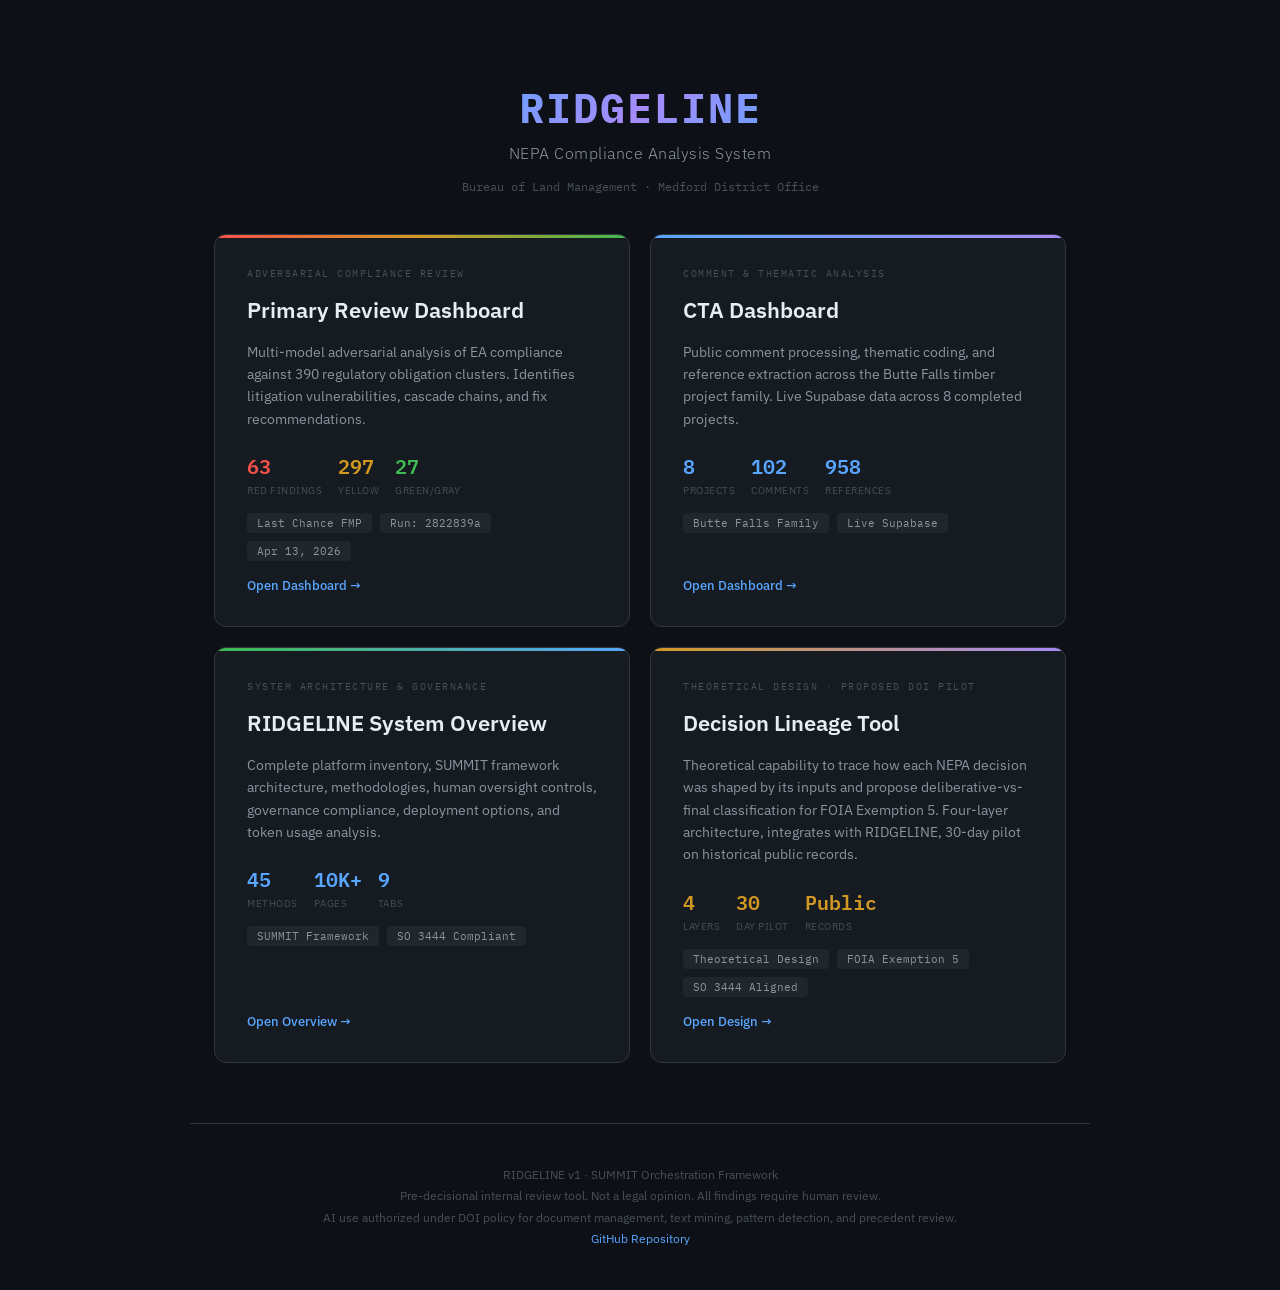
==== index.html @ fd3c4b1c "Remove budget references from Decision Lineage page - Removed '$0 Additional budget' stat tile, repl" ====
<!DOCTYPE html>
<html lang="en">
<head>
<meta charset="UTF-8">
<meta name="viewport" content="width=device-width, initial-scale=1.0">
<title>RIDGELINE — BLM NEPA Compliance Analysis System</title>
<link href="https://fonts.googleapis.com/css2?family=IBM+Plex+Mono:wght@400;500;600;700&family=IBM+Plex+Sans:wght@300;400;500;600;700&display=swap" rel="stylesheet">
<style>
:root {
  --bg:#0d1117;--bg2:#161b22;--bg3:#21262d;--border:#30363d;
  --text:#e6edf3;--text2:#8b949e;--text3:#484f58;
  --accent:#58a6ff;--red:#f85149;--yellow:#d29922;--green:#3fb950;
  --mono:'IBM Plex Mono',monospace;--sans:'IBM Plex Sans',-apple-system,sans-serif;
}
*{margin:0;padding:0;box-sizing:border-box}
body{font-family:var(--sans);background:var(--bg);color:var(--text);min-height:100vh;display:flex;flex-direction:column;align-items:center}
.header{text-align:center;padding:80px 24px 40px;max-width:800px}
.header h1{font-family:var(--mono);font-size:42px;font-weight:700;letter-spacing:2px;margin-bottom:8px;background:linear-gradient(135deg,var(--accent) 0%,#a78bfa 50%,var(--accent) 100%);-webkit-background-clip:text;-webkit-text-fill-color:transparent;background-clip:text}
.header .subtitle{font-size:16px;color:var(--text2);font-weight:300;letter-spacing:0.5px}
.header .org{margin-top:16px;font-size:12px;color:var(--text3);font-family:var(--mono)}
.cards{display:grid;grid-template-columns:repeat(auto-fit,minmax(380px,1fr));gap:20px;max-width:900px;width:100%;padding:0 24px 60px}
.dash-card{background:var(--bg2);border:1px solid var(--border);border-radius:12px;padding:32px;text-decoration:none;color:var(--text);transition:all 0.25s ease;display:flex;flex-direction:column;gap:16px;position:relative;overflow:hidden}
.dash-card:hover{border-color:var(--accent);transform:translateY(-2px);box-shadow:0 8px 32px rgba(88,166,255,0.1)}
.dash-card::before{content:'';position:absolute;top:0;left:0;right:0;height:3px}
.dash-card.primary::before{background:linear-gradient(90deg,var(--red),var(--yellow),var(--green))}
.dash-card.cta::before{background:linear-gradient(90deg,var(--accent),#a78bfa)}
.dash-card.system::before{background:linear-gradient(90deg,#3fb950,var(--accent))}
.dash-card.lineage::before{background:linear-gradient(90deg,#d29922,#a78bfa)}
.card-label{font-family:var(--mono);font-size:10px;color:var(--text3);text-transform:uppercase;letter-spacing:1.5px}
.card-title{font-size:22px;font-weight:600;line-height:1.3}
.card-desc{font-size:14px;color:var(--text2);line-height:1.6}
.card-stats{display:flex;gap:16px;flex-wrap:wrap;margin-top:4px}
.card-stat{display:flex;flex-direction:column;gap:2px}
.card-stat .val{font-family:var(--mono);font-size:20px;font-weight:600}
.card-stat .lbl{font-size:10px;color:var(--text3);text-transform:uppercase;letter-spacing:0.5px}
.card-tag{display:inline-block;font-family:var(--mono);font-size:11px;padding:3px 10px;border-radius:4px;background:var(--bg3);color:var(--text2)}
.card-arrow{font-size:13px;color:var(--accent);font-weight:500;margin-top:auto;display:flex;align-items:center;gap:6px}
.footer{padding:40px 24px;text-align:center;border-top:1px solid var(--border);width:100%;max-width:900px}
.footer p{font-size:12px;color:var(--text3);line-height:1.8}
.footer a{color:var(--accent);text-decoration:none}
</style>
</head>
<body>
<div class="header">
  <h1>RIDGELINE</h1>
  <div class="subtitle">NEPA Compliance Analysis System</div>
  <div class="org">Bureau of Land Management · Medford District Office</div>
</div>
<div class="cards">
  <a href="primary-review.html" class="dash-card primary">
    <span class="card-label">Adversarial Compliance Review</span>
    <span class="card-title">Primary Review Dashboard</span>
    <span class="card-desc">Multi-model adversarial analysis of EA compliance against 390 regulatory obligation clusters. Identifies litigation vulnerabilities, cascade chains, and fix recommendations.</span>
    <div class="card-stats">
      <div class="card-stat"><span class="val" style="color:var(--red);">63</span><span class="lbl">RED Findings</span></div>
      <div class="card-stat"><span class="val" style="color:var(--yellow);">297</span><span class="lbl">YELLOW</span></div>
      <div class="card-stat"><span class="val" style="color:var(--green);">27</span><span class="lbl">GREEN/GRAY</span></div>
    </div>
    <div style="display:flex;gap:8px;flex-wrap:wrap;">
      <span class="card-tag">Last Chance FMP</span>
      <span class="card-tag">Run: 2822839a</span>
      <span class="card-tag">Apr 13, 2026</span>
    </div>
    <span class="card-arrow">Open Dashboard →</span>
  </a>
  <a href="cta.html" class="dash-card cta">
    <span class="card-label">Comment &amp; Thematic Analysis</span>
    <span class="card-title">CTA Dashboard</span>
    <span class="card-desc">Public comment processing, thematic coding, and reference extraction across the Butte Falls timber project family. Live Supabase data across 8 completed projects.</span>
    <div class="card-stats">
      <div class="card-stat"><span class="val" style="color:var(--accent);">8</span><span class="lbl">Projects</span></div>
      <div class="card-stat"><span class="val" style="color:var(--accent);">102</span><span class="lbl">Comments</span></div>
      <div class="card-stat"><span class="val" style="color:var(--accent);">958</span><span class="lbl">References</span></div>
    </div>
    <div style="display:flex;gap:8px;flex-wrap:wrap;">
      <span class="card-tag">Butte Falls Family</span>
      <span class="card-tag">Live Supabase</span>
    </div>
    <span class="card-arrow">Open Dashboard →</span>
  </a>
  <a href="system.html" class="dash-card system">
    <span class="card-label">System Architecture &amp; Governance</span>
    <span class="card-title">RIDGELINE System Overview</span>
    <span class="card-desc">Complete platform inventory, SUMMIT framework architecture, methodologies, human oversight controls, governance compliance, deployment options, and token usage analysis.</span>
    <div class="card-stats">
      <div class="card-stat"><span class="val" style="color:var(--accent);">45</span><span class="lbl">Methods</span></div>
      <div class="card-stat"><span class="val" style="color:var(--accent);">10K+</span><span class="lbl">Pages</span></div>
      <div class="card-stat"><span class="val" style="color:var(--accent);">9</span><span class="lbl">Tabs</span></div>
    </div>
    <div style="display:flex;gap:8px;flex-wrap:wrap;">
      <span class="card-tag">SUMMIT Framework</span>
      <span class="card-tag">SO 3444 Compliant</span>
    </div>
    <span class="card-arrow">Open Overview →</span>
  </a>
  <a href="decision-lineage.html" class="dash-card lineage">
    <span class="card-label">Theoretical Design · Proposed DOI Pilot</span>
    <span class="card-title">Decision Lineage Tool</span>
    <span class="card-desc">Theoretical capability to trace how each NEPA decision was shaped by its inputs and propose deliberative-vs-final classification for FOIA Exemption 5. Four-layer architecture, integrates with RIDGELINE, 30-day pilot on historical public records.</span>
    <div class="card-stats">
      <div class="card-stat"><span class="val" style="color:#d29922;">4</span><span class="lbl">Layers</span></div>
      <div class="card-stat"><span class="val" style="color:#d29922;">30</span><span class="lbl">Day Pilot</span></div>
      <div class="card-stat"><span class="val" style="color:#d29922;">Public</span><span class="lbl">Records</span></div>
    </div>
    <div style="display:flex;gap:8px;flex-wrap:wrap;">
      <span class="card-tag">Theoretical Design</span>
      <span class="card-tag">FOIA Exemption 5</span>
      <span class="card-tag">SO 3444 Aligned</span>
    </div>
    <span class="card-arrow">Open Design →</span>
  </a>
</div>
<div class="footer">
  <p>
    RIDGELINE v1 · SUMMIT Orchestration Framework<br>
    Pre-decisional internal review tool. Not a legal opinion. All findings require human review.<br>
    AI use authorized under DOI policy for document management, text mining, pattern detection, and precedent review.<br>
    <a href="https://github.com/Dr-Chris-Long/ridgeline-dashboard">GitHub Repository</a>
  </p>
</div>
</body>
</html>
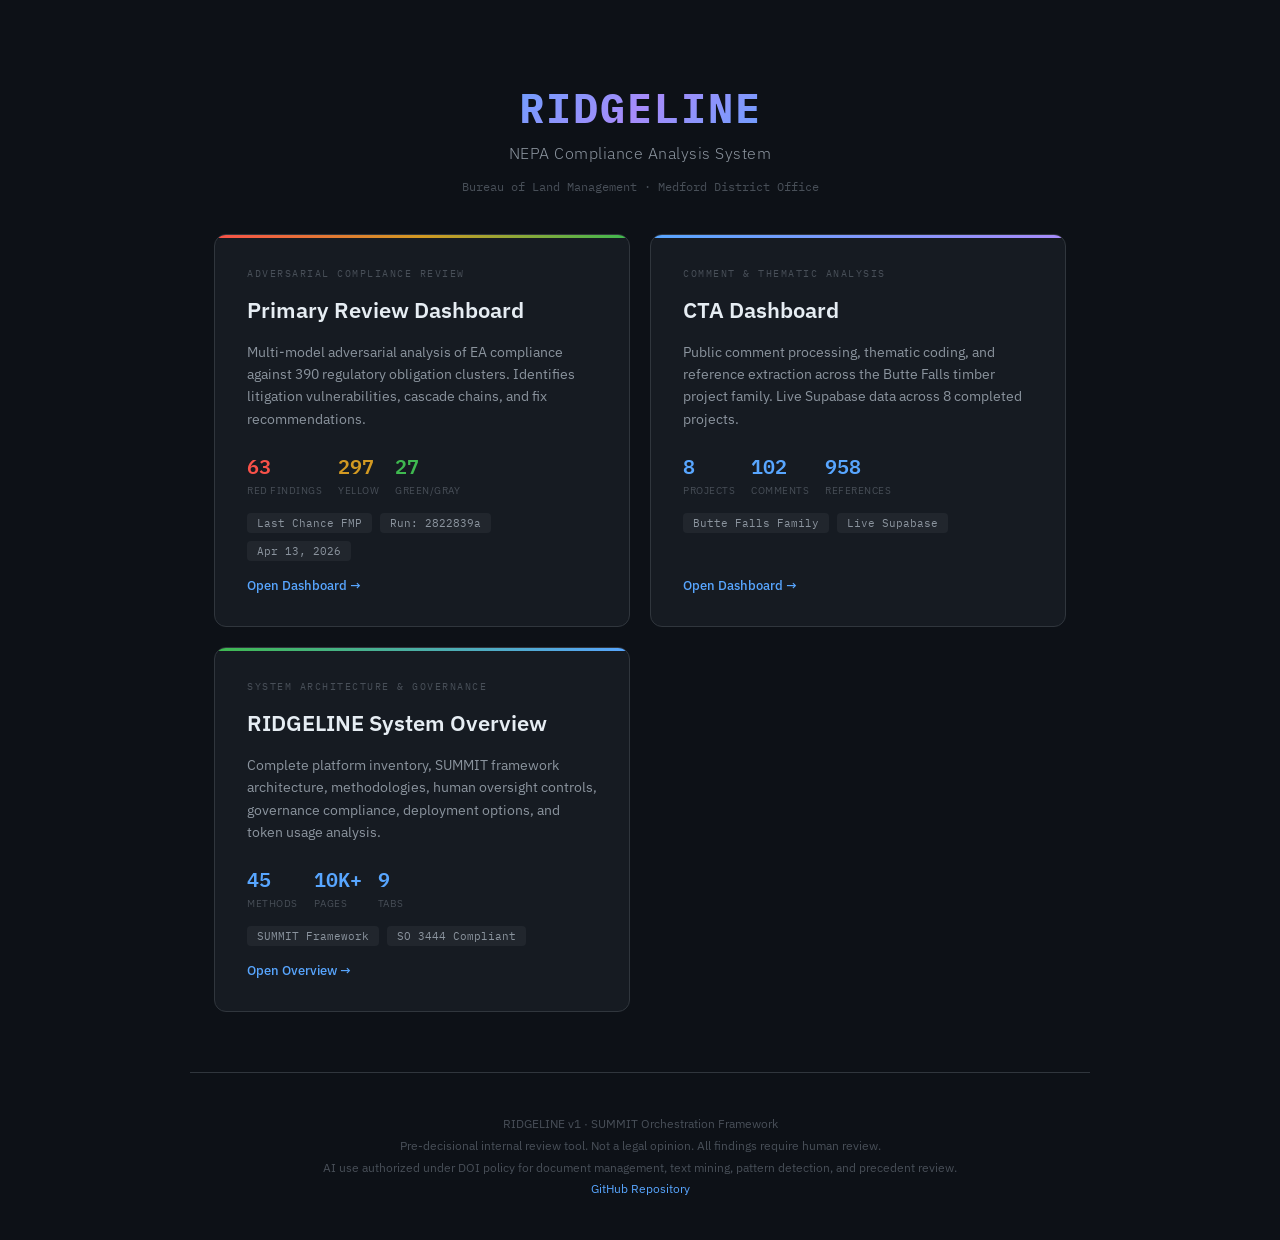
==== commit 21b228d2: "Remove decision lineage tool card from dashboard index" ====
--- a/index.html
+++ b/index.html
@@ -25,7 +25,6 @@
 .dash-card.primary::before{background:linear-gradient(90deg,var(--red),var(--yellow),var(--green))}
 .dash-card.cta::before{background:linear-gradient(90deg,var(--accent),#a78bfa)}
 .dash-card.system::before{background:linear-gradient(90deg,#3fb950,var(--accent))}
-.dash-card.lineage::before{background:linear-gradient(90deg,#d29922,#a78bfa)}
 .card-label{font-family:var(--mono);font-size:10px;color:var(--text3);text-transform:uppercase;letter-spacing:1.5px}
 .card-title{font-size:22px;font-weight:600;line-height:1.3}
 .card-desc{font-size:14px;color:var(--text2);line-height:1.6}
@@ -93,22 +92,6 @@
     </div>
     <span class="card-arrow">Open Overview →</span>
   </a>
-  <a href="decision-lineage.html" class="dash-card lineage">
-    <span class="card-label">Theoretical Design · Proposed DOI Pilot</span>
-    <span class="card-title">Decision Lineage Tool</span>
-    <span class="card-desc">Theoretical capability to trace how each NEPA decision was shaped by its inputs and propose deliberative-vs-final classification for FOIA Exemption 5. Four-layer architecture, integrates with RIDGELINE, 30-day pilot on historical public records.</span>
-    <div class="card-stats">
-      <div class="card-stat"><span class="val" style="color:#d29922;">4</span><span class="lbl">Layers</span></div>
-      <div class="card-stat"><span class="val" style="color:#d29922;">30</span><span class="lbl">Day Pilot</span></div>
-      <div class="card-stat"><span class="val" style="color:#d29922;">Public</span><span class="lbl">Records</span></div>
-    </div>
-    <div style="display:flex;gap:8px;flex-wrap:wrap;">
-      <span class="card-tag">Theoretical Design</span>
-      <span class="card-tag">FOIA Exemption 5</span>
-      <span class="card-tag">SO 3444 Aligned</span>
-    </div>
-    <span class="card-arrow">Open Design →</span>
-  </a>
 </div>
 <div class="footer">
   <p>
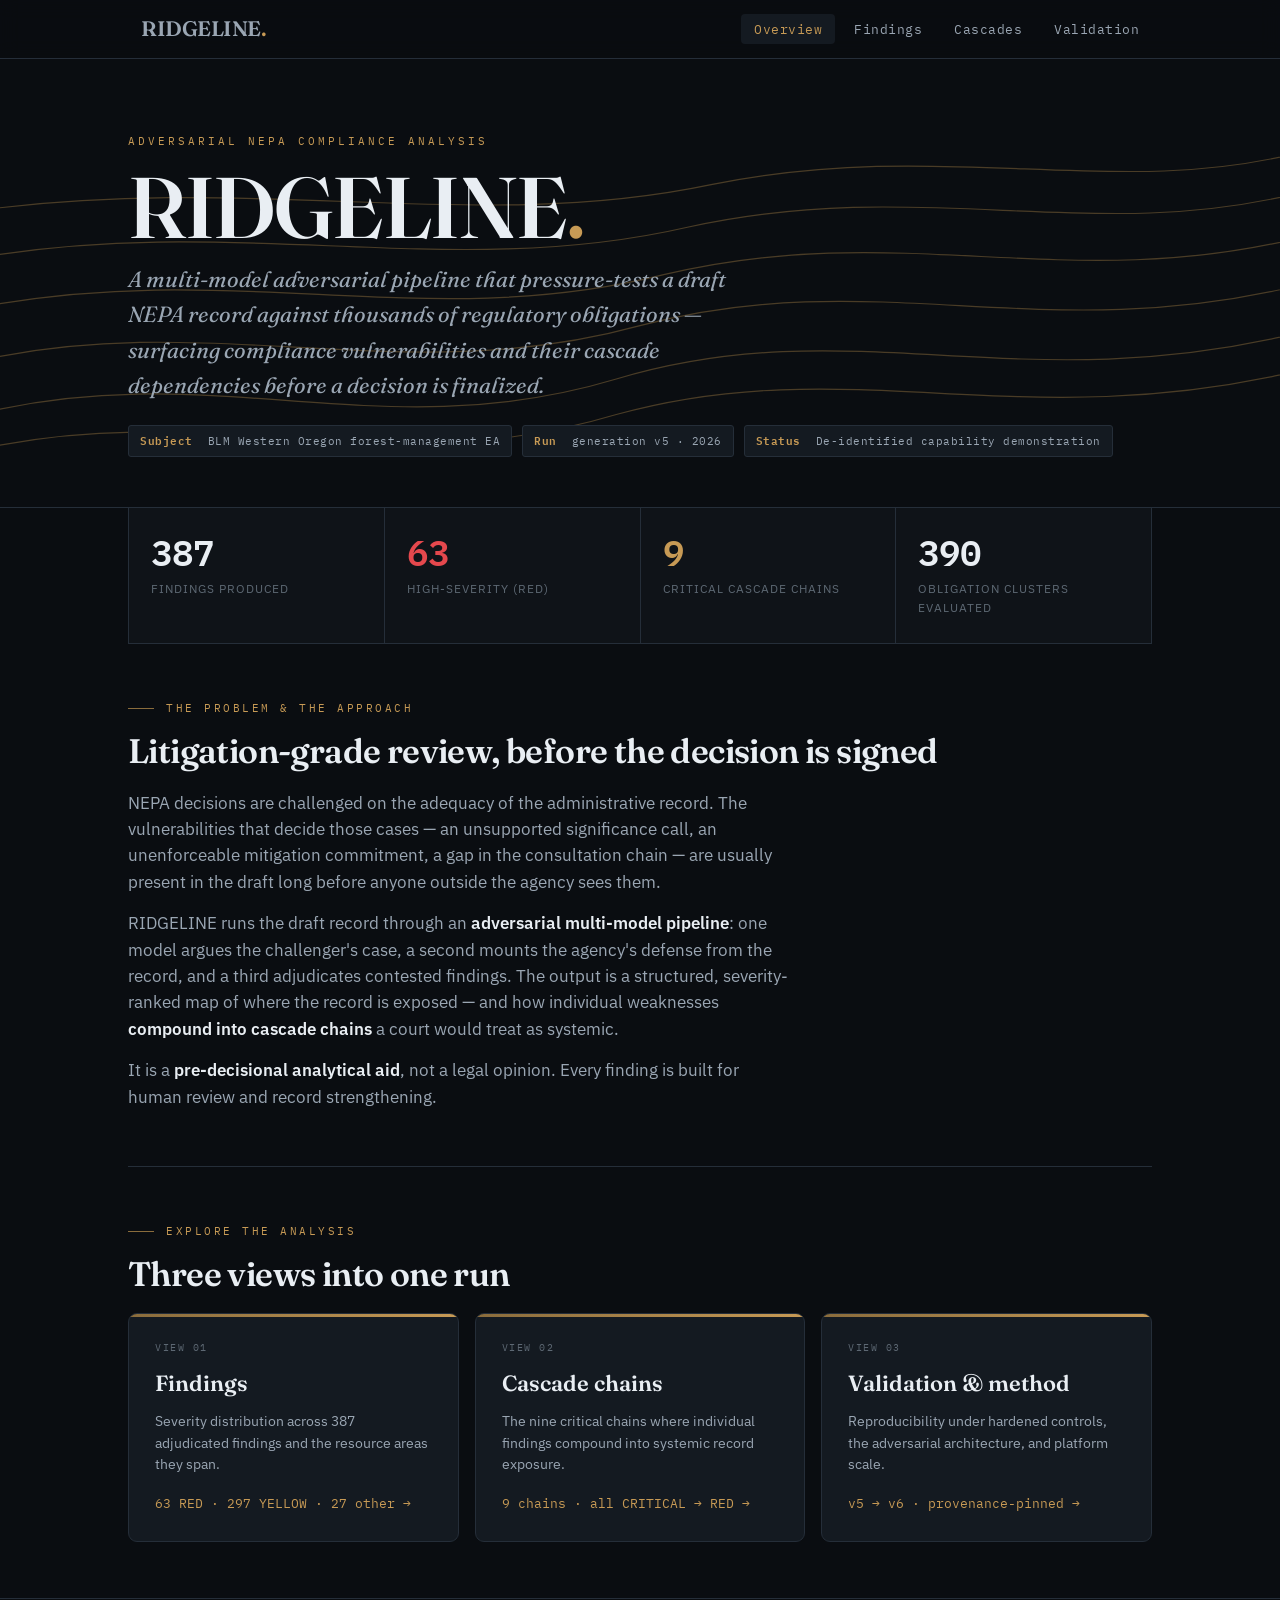
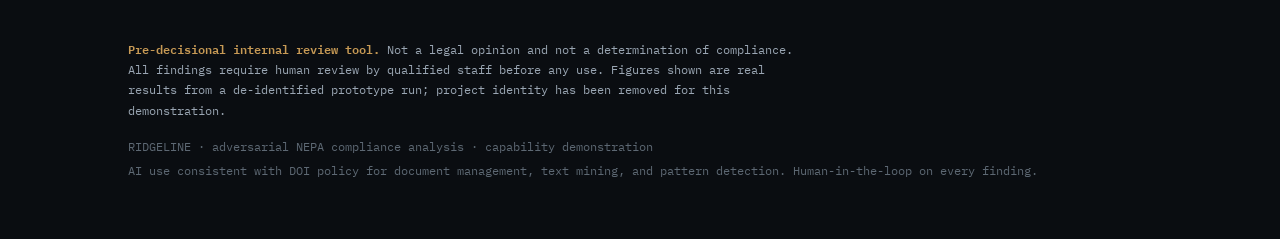
==== commit c8b9f8bb: "Rebuild dashboard as de-identified, public-safe multi-page demo - Replace landing page (removes SUMM" ====
--- a/index.html
+++ b/index.html
@@ -1,105 +1,105 @@
 <!DOCTYPE html>
+<!--
+  RIDGELINE demo — Overview (DE-IDENTIFIED, PUBLIC-SAFE, sendable URL)
+  No project identity · no litigant · no case linkage · no methodology/framework
+  No live database · no credentials · no project/account IDs. Real v5 figures, static.
+  Access control (operator ref): repo PUBLIC = served; repo PRIVATE = 404 (decision 124).
+-->
 <html lang="en">
 <head>
 <meta charset="UTF-8">
 <meta name="viewport" content="width=device-width, initial-scale=1.0">
-<title>RIDGELINE — BLM NEPA Compliance Analysis System</title>
-<link href="https://fonts.googleapis.com/css2?family=IBM+Plex+Mono:wght@400;500;600;700&family=IBM+Plex+Sans:wght@300;400;500;600;700&display=swap" rel="stylesheet">
-<style>
-:root {
-  --bg:#0d1117;--bg2:#161b22;--bg3:#21262d;--border:#30363d;
-  --text:#e6edf3;--text2:#8b949e;--text3:#484f58;
-  --accent:#58a6ff;--red:#f85149;--yellow:#d29922;--green:#3fb950;
-  --mono:'IBM Plex Mono',monospace;--sans:'IBM Plex Sans',-apple-system,sans-serif;
-}
-*{margin:0;padding:0;box-sizing:border-box}
-body{font-family:var(--sans);background:var(--bg);color:var(--text);min-height:100vh;display:flex;flex-direction:column;align-items:center}
-.header{text-align:center;padding:80px 24px 40px;max-width:800px}
-.header h1{font-family:var(--mono);font-size:42px;font-weight:700;letter-spacing:2px;margin-bottom:8px;background:linear-gradient(135deg,var(--accent) 0%,#a78bfa 50%,var(--accent) 100%);-webkit-background-clip:text;-webkit-text-fill-color:transparent;background-clip:text}
-.header .subtitle{font-size:16px;color:var(--text2);font-weight:300;letter-spacing:0.5px}
-.header .org{margin-top:16px;font-size:12px;color:var(--text3);font-family:var(--mono)}
-.cards{display:grid;grid-template-columns:repeat(auto-fit,minmax(380px,1fr));gap:20px;max-width:900px;width:100%;padding:0 24px 60px}
-.dash-card{background:var(--bg2);border:1px solid var(--border);border-radius:12px;padding:32px;text-decoration:none;color:var(--text);transition:all 0.25s ease;display:flex;flex-direction:column;gap:16px;position:relative;overflow:hidden}
-.dash-card:hover{border-color:var(--accent);transform:translateY(-2px);box-shadow:0 8px 32px rgba(88,166,255,0.1)}
-.dash-card::before{content:'';position:absolute;top:0;left:0;right:0;height:3px}
-.dash-card.primary::before{background:linear-gradient(90deg,var(--red),var(--yellow),var(--green))}
-.dash-card.cta::before{background:linear-gradient(90deg,var(--accent),#a78bfa)}
-.dash-card.system::before{background:linear-gradient(90deg,#3fb950,var(--accent))}
-.card-label{font-family:var(--mono);font-size:10px;color:var(--text3);text-transform:uppercase;letter-spacing:1.5px}
-.card-title{font-size:22px;font-weight:600;line-height:1.3}
-.card-desc{font-size:14px;color:var(--text2);line-height:1.6}
-.card-stats{display:flex;gap:16px;flex-wrap:wrap;margin-top:4px}
-.card-stat{display:flex;flex-direction:column;gap:2px}
-.card-stat .val{font-family:var(--mono);font-size:20px;font-weight:600}
-.card-stat .lbl{font-size:10px;color:var(--text3);text-transform:uppercase;letter-spacing:0.5px}
-.card-tag{display:inline-block;font-family:var(--mono);font-size:11px;padding:3px 10px;border-radius:4px;background:var(--bg3);color:var(--text2)}
-.card-arrow{font-size:13px;color:var(--accent);font-weight:500;margin-top:auto;display:flex;align-items:center;gap:6px}
-.footer{padding:40px 24px;text-align:center;border-top:1px solid var(--border);width:100%;max-width:900px}
-.footer p{font-size:12px;color:var(--text3);line-height:1.8}
-.footer a{color:var(--accent);text-decoration:none}
-</style>
+<meta name="robots" content="noindex, nofollow">
+<title>RIDGELINE — Adversarial NEPA Compliance Analysis</title>
+<link rel="preconnect" href="https://fonts.googleapis.com">
+<link rel="preconnect" href="https://fonts.gstatic.com" crossorigin>
+<link href="https://fonts.googleapis.com/css2?family=Fraunces:opsz,wght@9..144,400;9..144,500;9..144,600;9..144,700&family=IBM+Plex+Mono:wght@400;500;600&family=IBM+Plex+Sans:wght@300;400;500;600&display=swap" rel="stylesheet">
+<link rel="stylesheet" href="style.css">
 </head>
 <body>
-<div class="header">
-  <h1>RIDGELINE</h1>
-  <div class="subtitle">NEPA Compliance Analysis System</div>
-  <div class="org">Bureau of Land Management · Medford District Office</div>
+
+<nav class="nav"><div class="wrap nav-inner">
+  <a class="brand" href="index.html">RIDGELINE<span class="dot">.</span></a>
+  <ul>
+    <li><a href="index.html" class="active">Overview</a></li>
+    <li><a href="findings.html">Findings</a></li>
+    <li><a href="cascades.html">Cascades</a></li>
+    <li><a href="validation.html">Validation</a></li>
+  </ul>
+</div></nav>
+
+<header class="hero">
+  <svg class="contour" viewBox="0 0 1080 360" preserveAspectRatio="xMidYMid slice" aria-hidden="true">
+    <path d="M-20,300 C180,250 320,330 520,270 C720,210 860,290 1100,230"/>
+    <path d="M-20,330 C180,285 320,360 520,300 C720,245 860,320 1100,262"/>
+    <path d="M-20,255 C180,210 340,280 540,225 C740,172 880,245 1100,190"/>
+    <path d="M-20,210 C200,168 360,232 560,182 C760,134 900,200 1100,150"/>
+    <path d="M-20,168 C200,130 380,188 580,142 C780,98 920,158 1100,112"/>
+    <path d="M-20,128 C220,96 400,148 600,106 C800,66 940,120 1100,78"/>
+  </svg>
+  <div class="wrap hero-inner">
+    <div class="eyebrow rv">Adversarial NEPA Compliance Analysis</div>
+    <div class="wordmark rv" style="animation-delay:.05s">RIDGELINE<span class="dot">.</span></div>
+    <p class="lede rv" style="animation-delay:.12s">A multi-model adversarial pipeline that pressure-tests a draft NEPA record against thousands of regulatory obligations — surfacing compliance vulnerabilities and their cascade dependencies before a decision is finalized.</p>
+    <div class="context rv" style="animation-delay:.2s">
+      <span class="chip"><b>Subject</b> &nbsp;BLM Western Oregon forest-management EA</span>
+      <span class="chip"><b>Run</b> &nbsp;generation v5 · 2026</span>
+      <span class="chip"><b>Status</b> &nbsp;De-identified capability demonstration</span>
+    </div>
+  </div>
+</header>
+
+<div class="wrap">
+  <div class="metrics">
+    <div class="metric rv" style="animation-delay:.26s"><div class="n">387</div><div class="l">Findings produced</div></div>
+    <div class="metric red rv" style="animation-delay:.31s"><div class="n">63</div><div class="l">High-severity (RED)</div></div>
+    <div class="metric brass rv" style="animation-delay:.36s"><div class="n">9</div><div class="l">Critical cascade chains</div></div>
+    <div class="metric rv" style="animation-delay:.41s"><div class="n">390</div><div class="l">Obligation clusters evaluated</div></div>
+  </div>
 </div>
-<div class="cards">
-  <a href="primary-review.html" class="dash-card primary">
-    <span class="card-label">Adversarial Compliance Review</span>
-    <span class="card-title">Primary Review Dashboard</span>
-    <span class="card-desc">Multi-model adversarial analysis of EA compliance against 390 regulatory obligation clusters. Identifies litigation vulnerabilities, cascade chains, and fix recommendations.</span>
-    <div class="card-stats">
-      <div class="card-stat"><span class="val" style="color:var(--red);">63</span><span class="lbl">RED Findings</span></div>
-      <div class="card-stat"><span class="val" style="color:var(--yellow);">297</span><span class="lbl">YELLOW</span></div>
-      <div class="card-stat"><span class="val" style="color:var(--green);">27</span><span class="lbl">GREEN/GRAY</span></div>
+
+<main class="wrap">
+  <section>
+    <div class="kicker">The problem &amp; the approach</div>
+    <h2>Litigation-grade review, before the decision is signed</h2>
+    <div class="prose">
+      <p>NEPA decisions are challenged on the adequacy of the administrative record. The vulnerabilities that decide those cases — an unsupported significance call, an unenforceable mitigation commitment, a gap in the consultation chain — are usually present in the draft long before anyone outside the agency sees them.</p>
+      <p>RIDGELINE runs the draft record through an <strong>adversarial multi-model pipeline</strong>: one model argues the challenger's case, a second mounts the agency's defense from the record, and a third adjudicates contested findings. The output is a structured, severity-ranked map of where the record is exposed — and how individual weaknesses <strong>compound into cascade chains</strong> a court would treat as systemic.</p>
+      <p>It is a <strong>pre-decisional analytical aid</strong>, not a legal opinion. Every finding is built for human review and record strengthening.</p>
     </div>
-    <div style="display:flex;gap:8px;flex-wrap:wrap;">
-      <span class="card-tag">Last Chance FMP</span>
-      <span class="card-tag">Run: 2822839a</span>
-      <span class="card-tag">Apr 13, 2026</span>
+  </section>
+
+  <section style="border-bottom:none">
+    <div class="kicker">Explore the analysis</div>
+    <h2>Three views into one run</h2>
+    <div class="cards">
+      <a class="card" href="findings.html">
+        <span class="clab">View 01</span>
+        <span class="ctitle">Findings</span>
+        <span class="cdesc">Severity distribution across 387 adjudicated findings and the resource areas they span.</span>
+        <span class="cstat">63 RED · 297 YELLOW · 27 other →</span>
+      </a>
+      <a class="card" href="cascades.html">
+        <span class="clab">View 02</span>
+        <span class="ctitle">Cascade chains</span>
+        <span class="cdesc">The nine critical chains where individual findings compound into systemic record exposure.</span>
+        <span class="cstat">9 chains · all CRITICAL → RED →</span>
+      </a>
+      <a class="card" href="validation.html">
+        <span class="clab">View 03</span>
+        <span class="ctitle">Validation &amp; method</span>
+        <span class="cdesc">Reproducibility under hardened controls, the adversarial architecture, and platform scale.</span>
+        <span class="cstat">v5 → v6 · provenance-pinned →</span>
+      </a>
     </div>
-    <span class="card-arrow">Open Dashboard →</span>
-  </a>
-  <a href="cta.html" class="dash-card cta">
-    <span class="card-label">Comment &amp; Thematic Analysis</span>
-    <span class="card-title">CTA Dashboard</span>
-    <span class="card-desc">Public comment processing, thematic coding, and reference extraction across the Butte Falls timber project family. Live Supabase data across 8 completed projects.</span>
-    <div class="card-stats">
-      <div class="card-stat"><span class="val" style="color:var(--accent);">8</span><span class="lbl">Projects</span></div>
-      <div class="card-stat"><span class="val" style="color:var(--accent);">102</span><span class="lbl">Comments</span></div>
-      <div class="card-stat"><span class="val" style="color:var(--accent);">958</span><span class="lbl">References</span></div>
-    </div>
-    <div style="display:flex;gap:8px;flex-wrap:wrap;">
-      <span class="card-tag">Butte Falls Family</span>
-      <span class="card-tag">Live Supabase</span>
-    </div>
-    <span class="card-arrow">Open Dashboard →</span>
-  </a>
-  <a href="system.html" class="dash-card system">
-    <span class="card-label">System Architecture &amp; Governance</span>
-    <span class="card-title">RIDGELINE System Overview</span>
-    <span class="card-desc">Complete platform inventory, SUMMIT framework architecture, methodologies, human oversight controls, governance compliance, deployment options, and token usage analysis.</span>
-    <div class="card-stats">
-      <div class="card-stat"><span class="val" style="color:var(--accent);">45</span><span class="lbl">Methods</span></div>
-      <div class="card-stat"><span class="val" style="color:var(--accent);">10K+</span><span class="lbl">Pages</span></div>
-      <div class="card-stat"><span class="val" style="color:var(--accent);">9</span><span class="lbl">Tabs</span></div>
-    </div>
-    <div style="display:flex;gap:8px;flex-wrap:wrap;">
-      <span class="card-tag">SUMMIT Framework</span>
-      <span class="card-tag">SO 3444 Compliant</span>
-    </div>
-    <span class="card-arrow">Open Overview →</span>
-  </a>
-</div>
-<div class="footer">
-  <p>
-    RIDGELINE v1 · SUMMIT Orchestration Framework<br>
-    Pre-decisional internal review tool. Not a legal opinion. All findings require human review.<br>
-    AI use authorized under DOI policy for document management, text mining, pattern detection, and precedent review.<br>
-    <a href="https://github.com/Dr-Chris-Long/ridgeline-dashboard">GitHub Repository</a>
-  </p>
-</div>
+  </section>
+</main>
+
+<footer><div class="wrap foot">
+  <p class="disc"><b>Pre-decisional internal review tool.</b> Not a legal opinion and not a determination of compliance. All findings require human review by qualified staff before any use. Figures shown are real results from a de-identified prototype run; project identity has been removed for this demonstration.</p>
+  <p>RIDGELINE · adversarial NEPA compliance analysis · capability demonstration<br>
+  AI use consistent with DOI policy for document management, text mining, and pattern detection. Human-in-the-loop on every finding.</p>
+</div></footer>
+
 </body>
 </html>
--- a/style.css
+++ b/style.css
@@ -0,0 +1,164 @@
+/* ==========================================================================
+   RIDGELINE demo — shared stylesheet (de-identified, public-safe)
+   ========================================================================== */
+:root{
+  --bg:#0a0d11; --bg2:#0f1318; --panel:#141a21; --panel2:#19202a;
+  --border:#252e39; --border2:#313c49;
+  --ink:#e9eef3; --ink2:#9aa6b3; --ink3:#5d6873;
+  --red:#e5484d; --amber:#e0a92e; --green:#4cae5e; --gray:#6b7785;
+  --brass:#c79a55; --brass-dim:#8a6c3c;
+  --disp:'Fraunces',Georgia,serif;
+  --mono:'IBM Plex Mono',ui-monospace,monospace;
+  --sans:'IBM Plex Sans',-apple-system,system-ui,sans-serif;
+}
+*{margin:0;padding:0;box-sizing:border-box}
+html{scroll-behavior:smooth}
+body{font-family:var(--sans);background:var(--bg);color:var(--ink);line-height:1.6;
+  -webkit-font-smoothing:antialiased;overflow-x:hidden;min-height:100vh;display:flex;flex-direction:column}
+.wrap{max-width:1080px;margin:0 auto;padding:0 28px;width:100%}
+a{color:inherit;text-decoration:none}
+
+/* ---------- nav ---------- */
+.nav{position:sticky;top:0;z-index:50;background:rgba(10,13,17,.82);backdrop-filter:blur(10px);
+  border-bottom:1px solid var(--border)}
+.nav-inner{display:flex;align-items:center;justify-content:space-between;height:58px}
+.nav .brand{font-family:var(--disp);font-weight:600;font-size:21px;letter-spacing:-.5px}
+.nav .brand .dot{color:var(--brass)}
+.nav ul{list-style:none;display:flex;gap:6px}
+.nav a{font-family:var(--mono);font-size:12.5px;letter-spacing:.5px;color:var(--ink2);
+  padding:7px 13px;border-radius:4px;transition:.18s}
+.nav a:hover{color:var(--ink);background:var(--panel)}
+.nav a.active{color:var(--brass);background:var(--panel)}
+
+/* ---------- hero / page header ---------- */
+.hero{position:relative;padding:74px 0 50px;border-bottom:1px solid var(--border);overflow:hidden}
+.phead{position:relative;padding:50px 0 38px;border-bottom:1px solid var(--border);overflow:hidden}
+.contour{position:absolute;inset:0;z-index:0;opacity:.5;pointer-events:none}
+.contour path{fill:none;stroke:var(--brass-dim);stroke-width:1}
+.hero-inner,.phead-inner{position:relative;z-index:1}
+.eyebrow{font-family:var(--mono);font-size:11px;letter-spacing:3px;text-transform:uppercase;
+  color:var(--brass);margin-bottom:16px}
+.wordmark{font-family:var(--disp);font-weight:600;font-size:clamp(46px,8.5vw,86px);line-height:.95;
+  letter-spacing:-1.5px;margin-bottom:14px}
+.wordmark .dot{color:var(--brass)}
+.lede{font-family:var(--disp);font-weight:400;font-size:clamp(18px,2.3vw,22px);font-style:italic;
+  color:var(--ink2);max-width:640px}
+.phead h1{font-family:var(--disp);font-weight:600;font-size:clamp(30px,5vw,46px);letter-spacing:-.8px;line-height:1.05}
+.phead .psub{color:var(--ink2);font-size:16px;margin-top:12px;max-width:600px}
+.context{margin-top:22px;display:flex;gap:10px;flex-wrap:wrap}
+.chip{font-family:var(--mono);font-size:11px;letter-spacing:.5px;padding:5px 11px;border-radius:3px;
+  background:var(--panel);border:1px solid var(--border);color:var(--ink2)}
+.chip b{color:var(--brass);font-weight:600}
+
+/* ---------- metrics ---------- */
+.metrics{display:grid;grid-template-columns:repeat(4,1fr);gap:1px;background:var(--border);
+  border:1px solid var(--border);border-top:none}
+.metric{background:var(--bg2);padding:26px 22px}
+.metric .n{font-family:var(--mono);font-weight:600;font-size:36px;line-height:1;letter-spacing:-1px}
+.metric .l{font-size:12px;color:var(--ink3);margin-top:9px;text-transform:uppercase;letter-spacing:1px}
+.metric.red .n{color:var(--red)} .metric.brass .n{color:var(--brass)}
+
+/* ---------- sections ---------- */
+main{flex:1}
+section{padding:56px 0;border-bottom:1px solid var(--border)}
+section:last-of-type{border-bottom:none}
+.kicker{font-family:var(--mono);font-size:11px;letter-spacing:2.5px;text-transform:uppercase;
+  color:var(--brass);margin-bottom:14px;display:flex;align-items:center;gap:12px}
+.kicker::before{content:"";width:26px;height:1px;background:var(--brass-dim)}
+h2{font-family:var(--disp);font-weight:600;font-size:clamp(25px,3.6vw,34px);letter-spacing:-.6px;
+  line-height:1.12;margin-bottom:20px}
+.prose{max-width:660px;color:var(--ink2);font-size:16.5px}
+.prose p+p{margin-top:15px}
+.prose strong{color:var(--ink);font-weight:600}
+
+/* ---------- nav cards (landing) ---------- */
+.cards{display:grid;grid-template-columns:repeat(auto-fit,minmax(290px,1fr));gap:16px;margin-top:8px}
+.card{background:var(--panel);border:1px solid var(--border);border-radius:9px;padding:26px;
+  display:flex;flex-direction:column;gap:10px;transition:.22s;position:relative;overflow:hidden}
+.card::before{content:"";position:absolute;top:0;left:0;right:0;height:3px;
+  background:linear-gradient(90deg,var(--brass-dim),var(--brass))}
+.card:hover{border-color:var(--brass-dim);transform:translateY(-3px);box-shadow:0 10px 30px rgba(0,0,0,.35)}
+.card .clab{font-family:var(--mono);font-size:10px;letter-spacing:1.5px;text-transform:uppercase;color:var(--ink3)}
+.card .ctitle{font-family:var(--disp);font-size:22px;font-weight:600}
+.card .cdesc{font-size:14px;color:var(--ink2);line-height:1.55}
+.card .cstat{font-family:var(--mono);font-size:13px;color:var(--brass);margin-top:auto;padding-top:8px}
+.card .carrow{font-family:var(--mono);font-size:12.5px;color:var(--ink2)}
+
+/* ---------- severity bar ---------- */
+.sevbar{display:flex;height:46px;border-radius:5px;overflow:hidden;margin:8px 0 22px;border:1px solid var(--border)}
+.sevbar span{display:flex;align-items:center;justify-content:center;font-family:var(--mono);
+  font-size:12px;font-weight:600;color:#0a0d11}
+.sev-red{background:var(--red)} .sev-yel{background:var(--amber)}
+.sev-grn{background:var(--green)} .sev-gry{background:var(--gray);color:#e9eef3}
+.sevkey{display:flex;gap:20px;flex-wrap:wrap;font-family:var(--mono);font-size:12.5px;color:var(--ink2)}
+.sevkey i{display:inline-block;width:10px;height:10px;border-radius:2px;margin-right:7px;vertical-align:middle}
+
+/* ---------- cascade ---------- */
+.cascade{display:grid;gap:1px;background:var(--border);border:1px solid var(--border);border-radius:6px;overflow:hidden}
+.crow{background:var(--panel);padding:20px 22px;transition:background .2s;
+  display:grid;grid-template-columns:34px 1fr auto;gap:18px;align-items:start}
+.crow:hover{background:var(--panel2)}
+.crow .rank{font-family:var(--mono);font-size:13px;color:var(--ink3);padding-top:3px}
+.crow .cname{font-family:var(--disp);font-size:19px;font-weight:500}
+.crow .ctype{font-family:var(--mono);font-size:10.5px;letter-spacing:.5px;color:var(--ink3);margin:3px 0 9px}
+.crow .cdesc{font-size:14px;color:var(--ink2);line-height:1.5;max-width:560px}
+.crow .cright{text-align:right;white-space:nowrap}
+.crow .cimp{font-family:var(--mono);font-size:21px;font-weight:600;color:var(--ink)}
+.crow .cimp small{font-size:11px;color:var(--ink3);font-weight:400;display:block;margin-top:2px}
+.tag-crit{display:inline-block;font-family:var(--mono);font-size:9.5px;letter-spacing:1px;
+  padding:3px 8px;border-radius:3px;background:rgba(229,72,77,.13);color:var(--red);
+  border:1px solid rgba(229,72,77,.3);margin-top:9px}
+.note{font-family:var(--mono);font-size:12px;color:var(--ink3);margin-top:16px}
+
+/* ---------- category bars ---------- */
+.cats{margin-top:6px}
+.cat{display:grid;grid-template-columns:170px 1fr 42px;gap:14px;align-items:center;padding:7px 0}
+.cat .clab{font-size:13.5px;color:var(--ink2);text-align:right}
+.cat .ctrack{height:14px;background:var(--panel);border-radius:3px;overflow:hidden}
+.cat .cfill{height:100%;background:linear-gradient(90deg,var(--brass-dim),var(--brass));border-radius:3px;
+  width:0;transition:width 1s cubic-bezier(.2,.7,.2,1)}
+.cat .cval{font-family:var(--mono);font-size:13px;color:var(--ink2)}
+
+/* ---------- reproducibility ---------- */
+.repro{display:grid;grid-template-columns:1fr 1fr;gap:1px;background:var(--border);
+  border:1px solid var(--border);border-radius:6px;overflow:hidden;margin-top:8px}
+.gen{background:var(--panel);padding:26px 24px}
+.gen .gtag{font-family:var(--mono);font-size:11px;letter-spacing:1.5px;color:var(--brass);text-transform:uppercase}
+.gen h3{font-family:var(--disp);font-size:22px;font-weight:600;margin:6px 0 4px}
+.gen .gsub{font-size:13.5px;color:var(--ink3);margin-bottom:16px}
+.gen .gstat{display:flex;gap:9px;align-items:baseline;font-family:var(--mono);font-size:13px;color:var(--ink2);padding:3px 0}
+.gen .gstat b{color:var(--ink);font-weight:600;min-width:62px;display:inline-block}
+
+/* ---------- roles ---------- */
+.roles{display:grid;grid-template-columns:repeat(3,1fr);gap:14px;margin-top:8px}
+.role{background:var(--panel);border:1px solid var(--border);border-radius:6px;padding:22px}
+.role .rn{font-family:var(--mono);font-size:11px;color:var(--brass);letter-spacing:1px}
+.role h4{font-family:var(--disp);font-size:19px;font-weight:600;margin:8px 0 8px}
+.role p{font-size:14px;color:var(--ink2);line-height:1.55}
+.flow{font-family:var(--mono);font-size:12px;color:var(--ink3);text-align:center;margin-top:20px;line-height:1.8}
+
+/* ---------- scale ---------- */
+.scale{display:grid;grid-template-columns:repeat(3,1fr);gap:1px;background:var(--border);
+  border:1px solid var(--border);border-radius:6px;overflow:hidden;margin-top:8px}
+.scell{background:var(--bg2);padding:30px 24px;text-align:center}
+.scell .sn{font-family:var(--mono);font-size:32px;font-weight:600;color:var(--brass);letter-spacing:-1px}
+.scell .sl{font-size:13px;color:var(--ink2);margin-top:8px}
+
+/* ---------- footer ---------- */
+footer{padding:40px 0 56px;border-top:1px solid var(--border)}
+.foot{font-family:var(--mono);font-size:12px;color:var(--ink3);line-height:2}
+.foot .disc{color:var(--ink2);margin-bottom:14px;max-width:680px;line-height:1.7}
+.foot .disc b{color:var(--brass);font-weight:600}
+
+/* ---------- reveal ---------- */
+.rv{opacity:0;transform:translateY(14px);animation:rv .7s cubic-bezier(.2,.7,.2,1) forwards}
+@keyframes rv{to{opacity:1;transform:none}}
+
+@media(max-width:760px){
+  .metrics{grid-template-columns:repeat(2,1fr)}
+  .repro,.roles,.scale{grid-template-columns:1fr}
+  .cat{grid-template-columns:120px 1fr 36px}
+  .crow{grid-template-columns:24px 1fr;gap:12px}
+  .crow .cright{grid-column:1/-1;text-align:left;display:flex;gap:16px;align-items:center;margin-top:4px}
+  .nav ul{gap:2px} .nav a{padding:6px 9px;font-size:11.5px}
+}
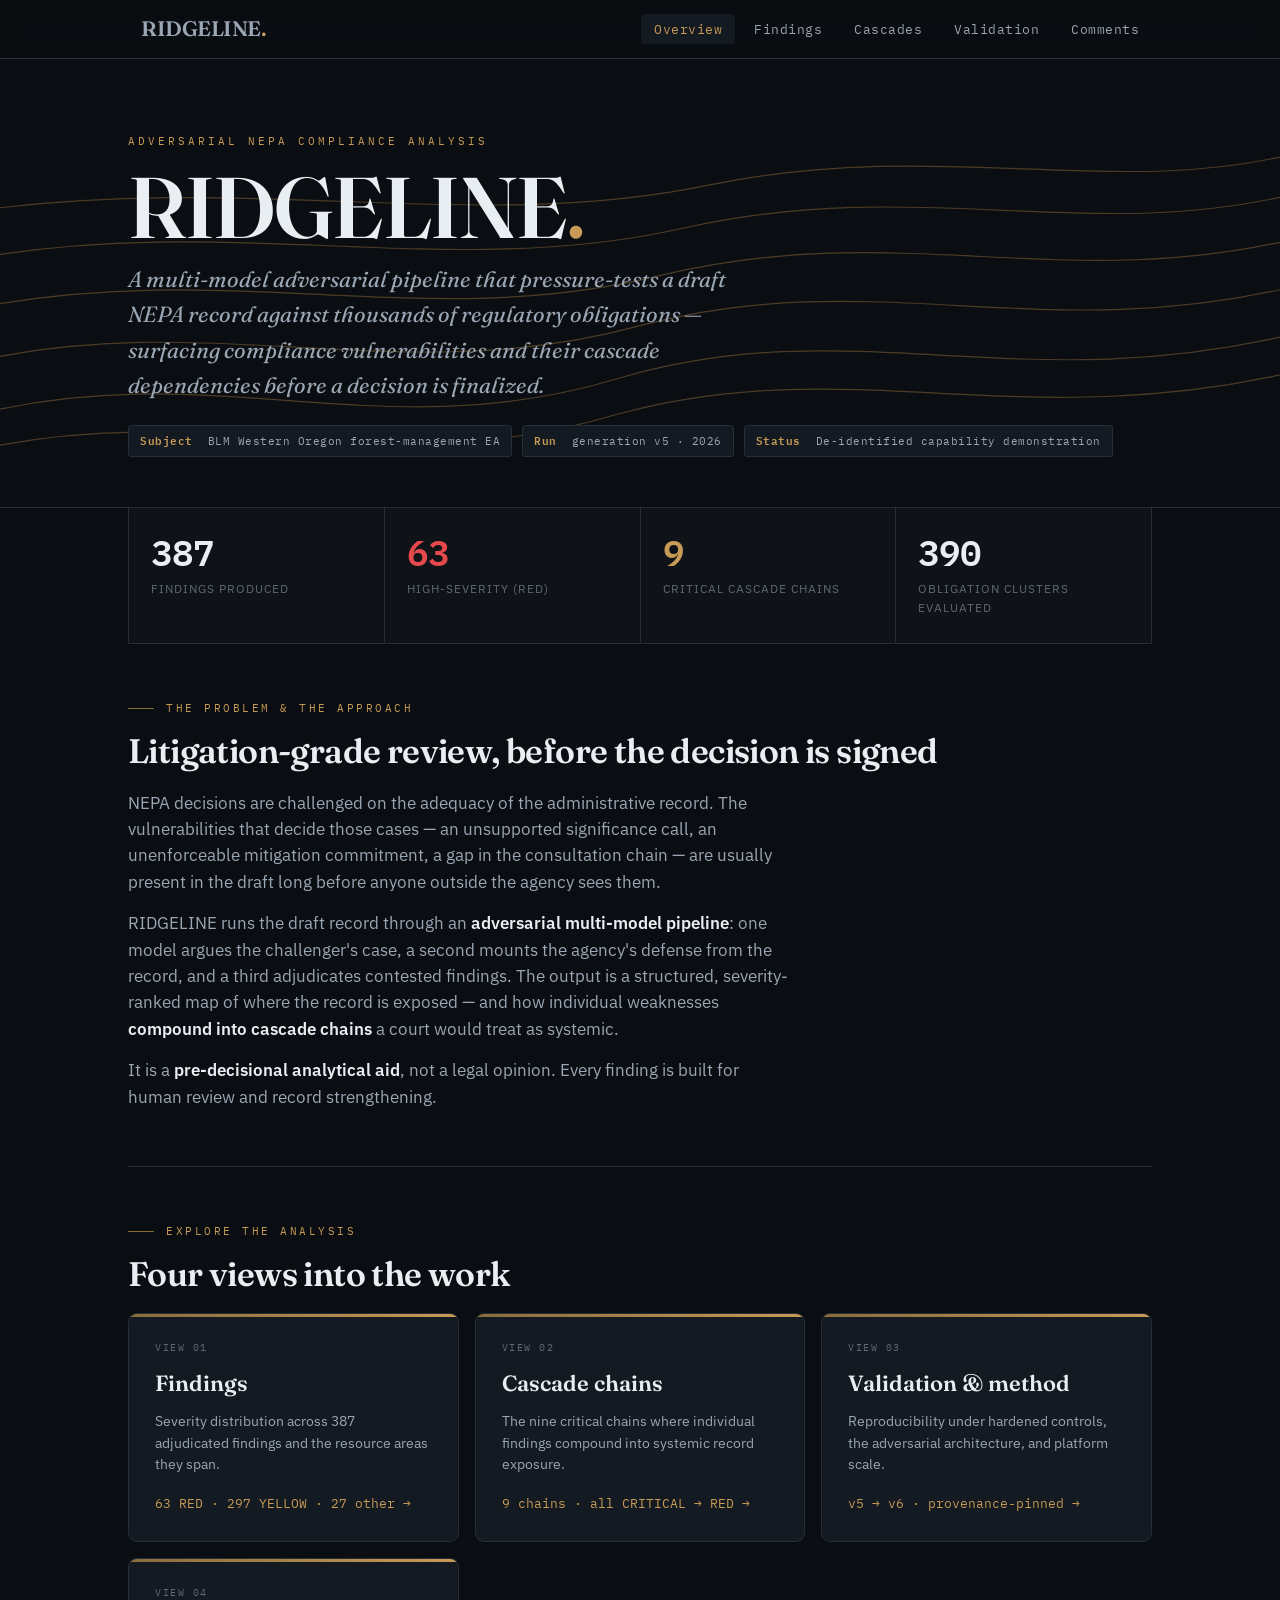
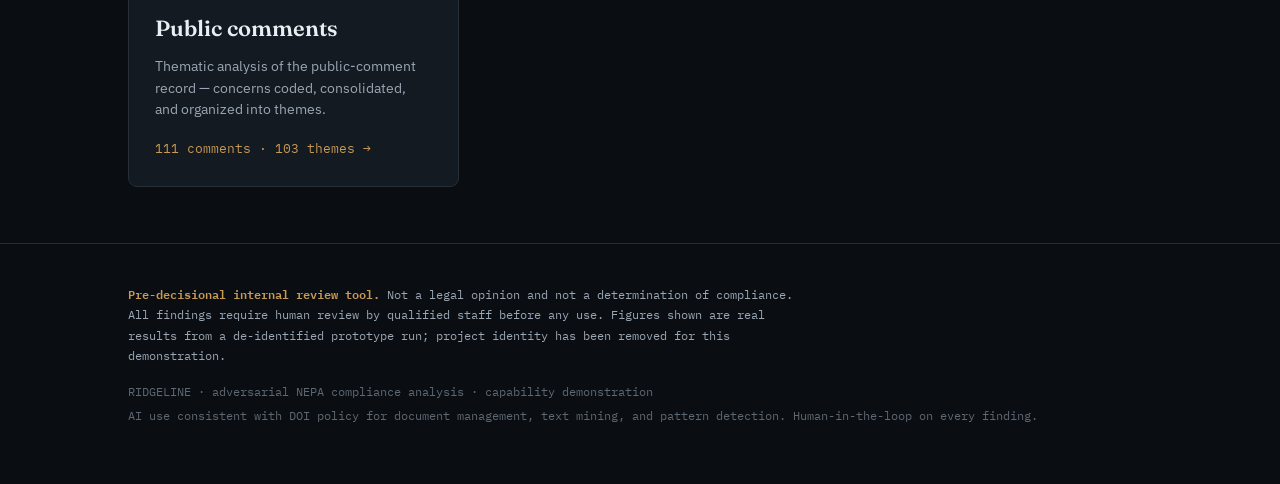
==== commit 439e55d3: "Add de-identified Public Comments (CTA) view; wire into nav + overview" ====
--- a/index.html
+++ b/index.html
@@ -25,6 +25,7 @@
     <li><a href="findings.html">Findings</a></li>
     <li><a href="cascades.html">Cascades</a></li>
     <li><a href="validation.html">Validation</a></li>
+    <li><a href="cta.html">Comments</a></li>
   </ul>
 </div></nav>
 
@@ -71,7 +72,7 @@
 
   <section style="border-bottom:none">
     <div class="kicker">Explore the analysis</div>
-    <h2>Three views into one run</h2>
+    <h2>Four views into the work</h2>
     <div class="cards">
       <a class="card" href="findings.html">
         <span class="clab">View 01</span>
@@ -91,6 +92,12 @@
         <span class="cdesc">Reproducibility under hardened controls, the adversarial architecture, and platform scale.</span>
         <span class="cstat">v5 → v6 · provenance-pinned →</span>
       </a>
+      <a class="card" href="cta.html">
+        <span class="clab">View 04</span>
+        <span class="ctitle">Public comments</span>
+        <span class="cdesc">Thematic analysis of the public-comment record — concerns coded, consolidated, and organized into themes.</span>
+        <span class="cstat">111 comments · 103 themes →</span>
+      </a>
     </div>
   </section>
 </main>
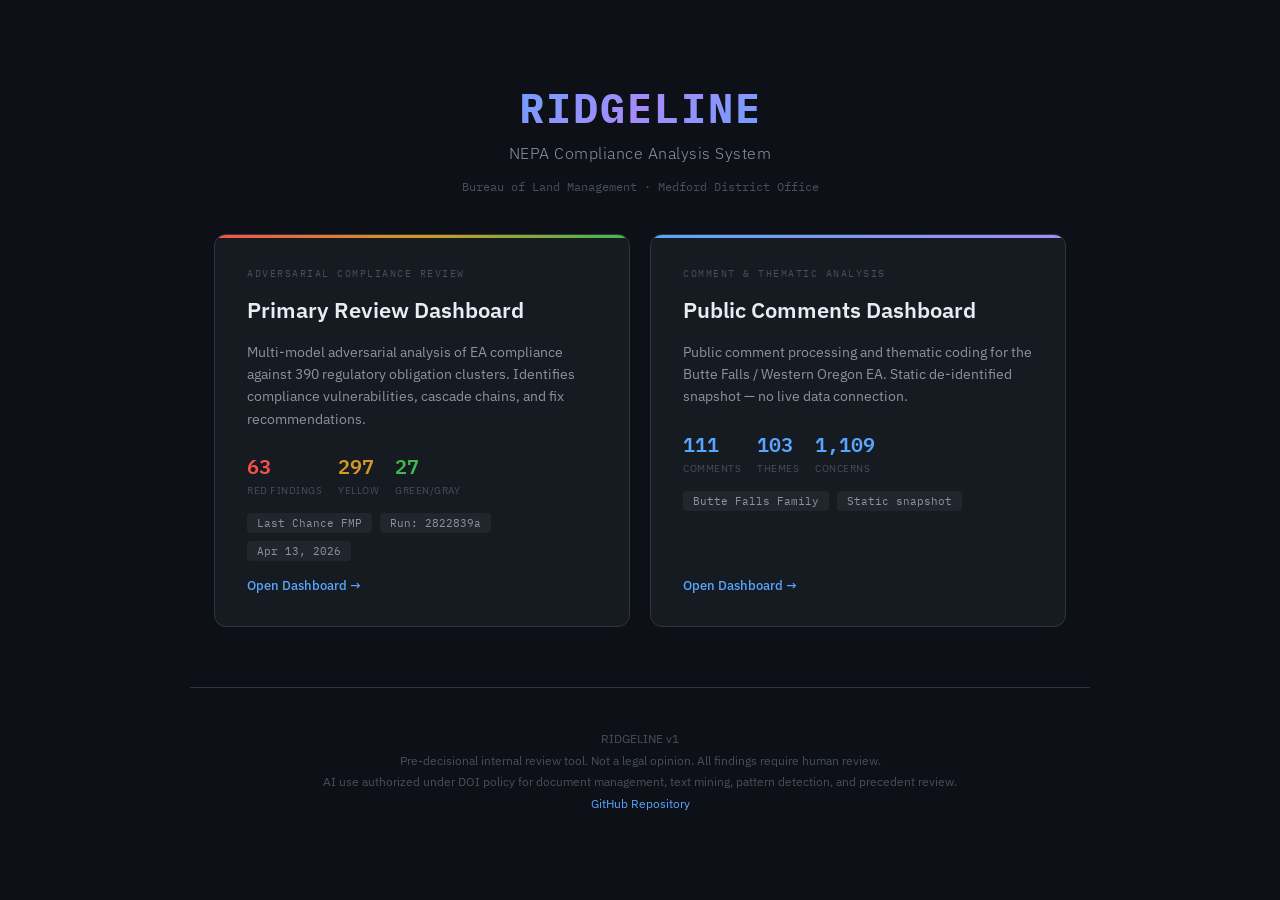
==== commit d5c875e1: "Restore RIDGELINE hub (scrubbed): remove SUMMIT/methodology card + mentions, point CTA at static sna" ====
--- a/index.html
+++ b/index.html
@@ -1,112 +1,90 @@
 <!DOCTYPE html>
-<!--
-  RIDGELINE demo — Overview (DE-IDENTIFIED, PUBLIC-SAFE, sendable URL)
-  No project identity · no litigant · no case linkage · no methodology/framework
-  No live database · no credentials · no project/account IDs. Real v5 figures, static.
-  Access control (operator ref): repo PUBLIC = served; repo PRIVATE = 404 (decision 124).
--->
 <html lang="en">
 <head>
 <meta charset="UTF-8">
 <meta name="viewport" content="width=device-width, initial-scale=1.0">
 <meta name="robots" content="noindex, nofollow">
-<title>RIDGELINE — Adversarial NEPA Compliance Analysis</title>
-<link rel="preconnect" href="https://fonts.googleapis.com">
-<link rel="preconnect" href="https://fonts.gstatic.com" crossorigin>
-<link href="https://fonts.googleapis.com/css2?family=Fraunces:opsz,wght@9..144,400;9..144,500;9..144,600;9..144,700&family=IBM+Plex+Mono:wght@400;500;600&family=IBM+Plex+Sans:wght@300;400;500;600&display=swap" rel="stylesheet">
-<link rel="stylesheet" href="style.css">
+<title>RIDGELINE — BLM NEPA Compliance Analysis System</title>
+<link href="https://fonts.googleapis.com/css2?family=IBM+Plex+Mono:wght@400;500;600;700&family=IBM+Plex+Sans:wght@300;400;500;600;700&display=swap" rel="stylesheet">
+<style>
+:root {
+  --bg:#0d1117;--bg2:#161b22;--bg3:#21262d;--border:#30363d;
+  --text:#e6edf3;--text2:#8b949e;--text3:#484f58;
+  --accent:#58a6ff;--red:#f85149;--yellow:#d29922;--green:#3fb950;
+  --mono:'IBM Plex Mono',monospace;--sans:'IBM Plex Sans',-apple-system,sans-serif;
+}
+*{margin:0;padding:0;box-sizing:border-box}
+body{font-family:var(--sans);background:var(--bg);color:var(--text);min-height:100vh;display:flex;flex-direction:column;align-items:center}
+.header{text-align:center;padding:80px 24px 40px;max-width:800px}
+.header h1{font-family:var(--mono);font-size:42px;font-weight:700;letter-spacing:2px;margin-bottom:8px;background:linear-gradient(135deg,var(--accent) 0%,#a78bfa 50%,var(--accent) 100%);-webkit-background-clip:text;-webkit-text-fill-color:transparent;background-clip:text}
+.header .subtitle{font-size:16px;color:var(--text2);font-weight:300;letter-spacing:0.5px}
+.header .org{margin-top:16px;font-size:12px;color:var(--text3);font-family:var(--mono)}
+.cards{display:grid;grid-template-columns:repeat(auto-fit,minmax(380px,1fr));gap:20px;max-width:900px;width:100%;padding:0 24px 60px}
+.dash-card{background:var(--bg2);border:1px solid var(--border);border-radius:12px;padding:32px;text-decoration:none;color:var(--text);transition:all 0.25s ease;display:flex;flex-direction:column;gap:16px;position:relative;overflow:hidden}
+.dash-card:hover{border-color:var(--accent);transform:translateY(-2px);box-shadow:0 8px 32px rgba(88,166,255,0.1)}
+.dash-card::before{content:'';position:absolute;top:0;left:0;right:0;height:3px}
+.dash-card.primary::before{background:linear-gradient(90deg,var(--red),var(--yellow),var(--green))}
+.dash-card.cta::before{background:linear-gradient(90deg,var(--accent),#a78bfa)}
+.card-label{font-family:var(--mono);font-size:10px;color:var(--text3);text-transform:uppercase;letter-spacing:1.5px}
+.card-title{font-size:22px;font-weight:600;line-height:1.3}
+.card-desc{font-size:14px;color:var(--text2);line-height:1.6}
+.card-stats{display:flex;gap:16px;flex-wrap:wrap;margin-top:4px}
+.card-stat{display:flex;flex-direction:column;gap:2px}
+.card-stat .val{font-family:var(--mono);font-size:20px;font-weight:600}
+.card-stat .lbl{font-size:10px;color:var(--text3);text-transform:uppercase;letter-spacing:0.5px}
+.card-tag{display:inline-block;font-family:var(--mono);font-size:11px;padding:3px 10px;border-radius:4px;background:var(--bg3);color:var(--text2)}
+.card-arrow{font-size:13px;color:var(--accent);font-weight:500;margin-top:auto;display:flex;align-items:center;gap:6px}
+.footer{padding:40px 24px;text-align:center;border-top:1px solid var(--border);width:100%;max-width:900px}
+.footer p{font-size:12px;color:var(--text3);line-height:1.8}
+.footer a{color:var(--accent);text-decoration:none}
+</style>
 </head>
 <body>
-
-<nav class="nav"><div class="wrap nav-inner">
-  <a class="brand" href="index.html">RIDGELINE<span class="dot">.</span></a>
-  <ul>
-    <li><a href="index.html" class="active">Overview</a></li>
-    <li><a href="findings.html">Findings</a></li>
-    <li><a href="cascades.html">Cascades</a></li>
-    <li><a href="validation.html">Validation</a></li>
-    <li><a href="cta.html">Comments</a></li>
-  </ul>
-</div></nav>
-
-<header class="hero">
-  <svg class="contour" viewBox="0 0 1080 360" preserveAspectRatio="xMidYMid slice" aria-hidden="true">
-    <path d="M-20,300 C180,250 320,330 520,270 C720,210 860,290 1100,230"/>
-    <path d="M-20,330 C180,285 320,360 520,300 C720,245 860,320 1100,262"/>
-    <path d="M-20,255 C180,210 340,280 540,225 C740,172 880,245 1100,190"/>
-    <path d="M-20,210 C200,168 360,232 560,182 C760,134 900,200 1100,150"/>
-    <path d="M-20,168 C200,130 380,188 580,142 C780,98 920,158 1100,112"/>
-    <path d="M-20,128 C220,96 400,148 600,106 C800,66 940,120 1100,78"/>
-  </svg>
-  <div class="wrap hero-inner">
-    <div class="eyebrow rv">Adversarial NEPA Compliance Analysis</div>
-    <div class="wordmark rv" style="animation-delay:.05s">RIDGELINE<span class="dot">.</span></div>
-    <p class="lede rv" style="animation-delay:.12s">A multi-model adversarial pipeline that pressure-tests a draft NEPA record against thousands of regulatory obligations — surfacing compliance vulnerabilities and their cascade dependencies before a decision is finalized.</p>
-    <div class="context rv" style="animation-delay:.2s">
-      <span class="chip"><b>Subject</b> &nbsp;BLM Western Oregon forest-management EA</span>
-      <span class="chip"><b>Run</b> &nbsp;generation v5 · 2026</span>
-      <span class="chip"><b>Status</b> &nbsp;De-identified capability demonstration</span>
+<div class="header">
+  <h1>RIDGELINE</h1>
+  <div class="subtitle">NEPA Compliance Analysis System</div>
+  <div class="org">Bureau of Land Management · Medford District Office</div>
+</div>
+<div class="cards">
+  <a href="findings.html" class="dash-card primary">
+    <span class="card-label">Adversarial Compliance Review</span>
+    <span class="card-title">Primary Review Dashboard</span>
+    <span class="card-desc">Multi-model adversarial analysis of EA compliance against 390 regulatory obligation clusters. Identifies compliance vulnerabilities, cascade chains, and fix recommendations.</span>
+    <div class="card-stats">
+      <div class="card-stat"><span class="val" style="color:var(--red);">63</span><span class="lbl">RED Findings</span></div>
+      <div class="card-stat"><span class="val" style="color:var(--yellow);">297</span><span class="lbl">YELLOW</span></div>
+      <div class="card-stat"><span class="val" style="color:var(--green);">27</span><span class="lbl">GREEN/GRAY</span></div>
     </div>
-  </div>
-</header>
-
-<div class="wrap">
-  <div class="metrics">
-    <div class="metric rv" style="animation-delay:.26s"><div class="n">387</div><div class="l">Findings produced</div></div>
-    <div class="metric red rv" style="animation-delay:.31s"><div class="n">63</div><div class="l">High-severity (RED)</div></div>
-    <div class="metric brass rv" style="animation-delay:.36s"><div class="n">9</div><div class="l">Critical cascade chains</div></div>
-    <div class="metric rv" style="animation-delay:.41s"><div class="n">390</div><div class="l">Obligation clusters evaluated</div></div>
-  </div>
+    <div style="display:flex;gap:8px;flex-wrap:wrap;">
+      <span class="card-tag">Last Chance FMP</span>
+      <span class="card-tag">Run: 2822839a</span>
+      <span class="card-tag">Apr 13, 2026</span>
+    </div>
+    <span class="card-arrow">Open Dashboard →</span>
+  </a>
+  <a href="cta.html" class="dash-card cta">
+    <span class="card-label">Comment &amp; Thematic Analysis</span>
+    <span class="card-title">Public Comments Dashboard</span>
+    <span class="card-desc">Public comment processing and thematic coding for the Butte Falls / Western Oregon EA. Static de-identified snapshot — no live data connection.</span>
+    <div class="card-stats">
+      <div class="card-stat"><span class="val" style="color:var(--accent);">111</span><span class="lbl">Comments</span></div>
+      <div class="card-stat"><span class="val" style="color:var(--accent);">103</span><span class="lbl">Themes</span></div>
+      <div class="card-stat"><span class="val" style="color:var(--accent);">1,109</span><span class="lbl">Concerns</span></div>
+    </div>
+    <div style="display:flex;gap:8px;flex-wrap:wrap;">
+      <span class="card-tag">Butte Falls Family</span>
+      <span class="card-tag">Static snapshot</span>
+    </div>
+    <span class="card-arrow">Open Dashboard →</span>
+  </a>
 </div>
-
-<main class="wrap">
-  <section>
-    <div class="kicker">The problem &amp; the approach</div>
-    <h2>Litigation-grade review, before the decision is signed</h2>
-    <div class="prose">
-      <p>NEPA decisions are challenged on the adequacy of the administrative record. The vulnerabilities that decide those cases — an unsupported significance call, an unenforceable mitigation commitment, a gap in the consultation chain — are usually present in the draft long before anyone outside the agency sees them.</p>
-      <p>RIDGELINE runs the draft record through an <strong>adversarial multi-model pipeline</strong>: one model argues the challenger's case, a second mounts the agency's defense from the record, and a third adjudicates contested findings. The output is a structured, severity-ranked map of where the record is exposed — and how individual weaknesses <strong>compound into cascade chains</strong> a court would treat as systemic.</p>
-      <p>It is a <strong>pre-decisional analytical aid</strong>, not a legal opinion. Every finding is built for human review and record strengthening.</p>
-    </div>
-  </section>
-
-  <section style="border-bottom:none">
-    <div class="kicker">Explore the analysis</div>
-    <h2>Four views into the work</h2>
-    <div class="cards">
-      <a class="card" href="findings.html">
-        <span class="clab">View 01</span>
-        <span class="ctitle">Findings</span>
-        <span class="cdesc">Severity distribution across 387 adjudicated findings and the resource areas they span.</span>
-        <span class="cstat">63 RED · 297 YELLOW · 27 other →</span>
-      </a>
-      <a class="card" href="cascades.html">
-        <span class="clab">View 02</span>
-        <span class="ctitle">Cascade chains</span>
-        <span class="cdesc">The nine critical chains where individual findings compound into systemic record exposure.</span>
-        <span class="cstat">9 chains · all CRITICAL → RED →</span>
-      </a>
-      <a class="card" href="validation.html">
-        <span class="clab">View 03</span>
-        <span class="ctitle">Validation &amp; method</span>
-        <span class="cdesc">Reproducibility under hardened controls, the adversarial architecture, and platform scale.</span>
-        <span class="cstat">v5 → v6 · provenance-pinned →</span>
-      </a>
-      <a class="card" href="cta.html">
-        <span class="clab">View 04</span>
-        <span class="ctitle">Public comments</span>
-        <span class="cdesc">Thematic analysis of the public-comment record — concerns coded, consolidated, and organized into themes.</span>
-        <span class="cstat">111 comments · 103 themes →</span>
-      </a>
-    </div>
-  </section>
-</main>
-
-<footer><div class="wrap foot">
-  <p class="disc"><b>Pre-decisional internal review tool.</b> Not a legal opinion and not a determination of compliance. All findings require human review by qualified staff before any use. Figures shown are real results from a de-identified prototype run; project identity has been removed for this demonstration.</p>
-  <p>RIDGELINE · adversarial NEPA compliance analysis · capability demonstration<br>
-  AI use consistent with DOI policy for document management, text mining, and pattern detection. Human-in-the-loop on every finding.</p>
-</div></footer>
-
+<div class="footer">
+  <p>
+    RIDGELINE v1<br>
+    Pre-decisional internal review tool. Not a legal opinion. All findings require human review.<br>
+    AI use authorized under DOI policy for document management, text mining, pattern detection, and precedent review.<br>
+    <a href="https://github.com/Dr-Chris-Long/ridgeline-dashboard">GitHub Repository</a>
+  </p>
+</div>
 </body>
 </html>
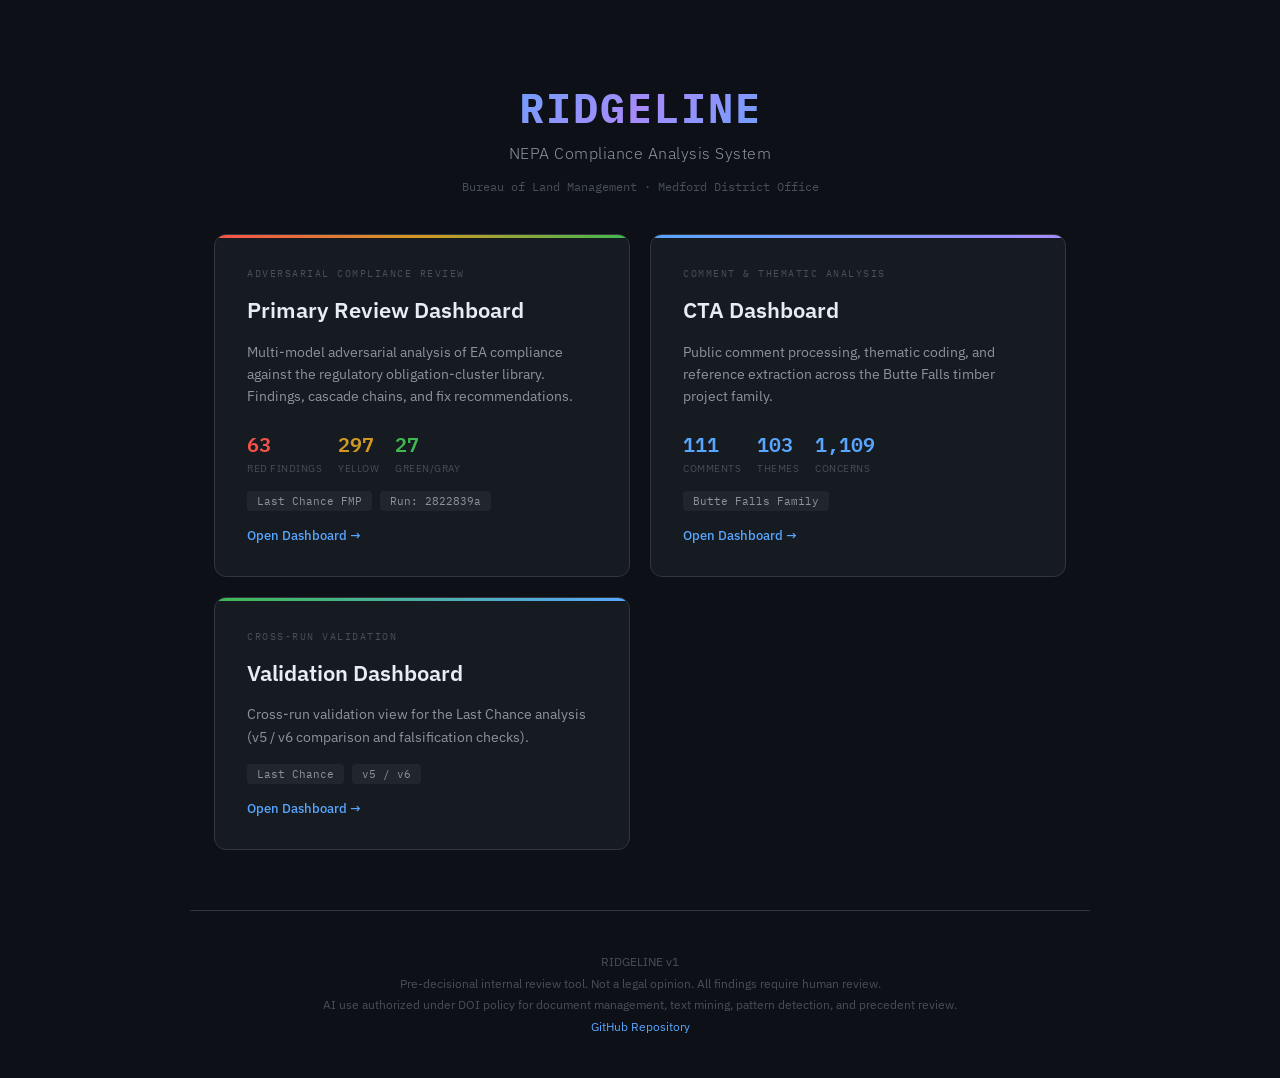
==== commit 96fab2e2: "Point hub cards at restored dashboards (primary-review, cta, last-chance-2)" ====
--- a/index.html
+++ b/index.html
@@ -25,6 +25,7 @@
 .dash-card::before{content:'';position:absolute;top:0;left:0;right:0;height:3px}
 .dash-card.primary::before{background:linear-gradient(90deg,var(--red),var(--yellow),var(--green))}
 .dash-card.cta::before{background:linear-gradient(90deg,var(--accent),#a78bfa)}
+.dash-card.validation::before{background:linear-gradient(90deg,#3fb950,var(--accent))}
 .card-label{font-family:var(--mono);font-size:10px;color:var(--text3);text-transform:uppercase;letter-spacing:1.5px}
 .card-title{font-size:22px;font-weight:600;line-height:1.3}
 .card-desc{font-size:14px;color:var(--text2);line-height:1.6}
@@ -46,10 +47,10 @@
   <div class="org">Bureau of Land Management · Medford District Office</div>
 </div>
 <div class="cards">
-  <a href="findings.html" class="dash-card primary">
+  <a href="primary-review.html" class="dash-card primary">
     <span class="card-label">Adversarial Compliance Review</span>
     <span class="card-title">Primary Review Dashboard</span>
-    <span class="card-desc">Multi-model adversarial analysis of EA compliance against 390 regulatory obligation clusters. Identifies compliance vulnerabilities, cascade chains, and fix recommendations.</span>
+    <span class="card-desc">Multi-model adversarial analysis of EA compliance against the regulatory obligation-cluster library. Findings, cascade chains, and fix recommendations.</span>
     <div class="card-stats">
       <div class="card-stat"><span class="val" style="color:var(--red);">63</span><span class="lbl">RED Findings</span></div>
       <div class="card-stat"><span class="val" style="color:var(--yellow);">297</span><span class="lbl">YELLOW</span></div>
@@ -58,14 +59,13 @@
     <div style="display:flex;gap:8px;flex-wrap:wrap;">
       <span class="card-tag">Last Chance FMP</span>
       <span class="card-tag">Run: 2822839a</span>
-      <span class="card-tag">Apr 13, 2026</span>
     </div>
     <span class="card-arrow">Open Dashboard →</span>
   </a>
   <a href="cta.html" class="dash-card cta">
     <span class="card-label">Comment &amp; Thematic Analysis</span>
-    <span class="card-title">Public Comments Dashboard</span>
-    <span class="card-desc">Public comment processing and thematic coding for the Butte Falls / Western Oregon EA. Static de-identified snapshot — no live data connection.</span>
+    <span class="card-title">CTA Dashboard</span>
+    <span class="card-desc">Public comment processing, thematic coding, and reference extraction across the Butte Falls timber project family.</span>
     <div class="card-stats">
       <div class="card-stat"><span class="val" style="color:var(--accent);">111</span><span class="lbl">Comments</span></div>
       <div class="card-stat"><span class="val" style="color:var(--accent);">103</span><span class="lbl">Themes</span></div>
@@ -73,7 +73,16 @@
     </div>
     <div style="display:flex;gap:8px;flex-wrap:wrap;">
       <span class="card-tag">Butte Falls Family</span>
-      <span class="card-tag">Static snapshot</span>
+    </div>
+    <span class="card-arrow">Open Dashboard →</span>
+  </a>
+  <a href="last-chance-2.html" class="dash-card validation">
+    <span class="card-label">Cross-Run Validation</span>
+    <span class="card-title">Validation Dashboard</span>
+    <span class="card-desc">Cross-run validation view for the Last Chance analysis (v5 / v6 comparison and falsification checks).</span>
+    <div style="display:flex;gap:8px;flex-wrap:wrap;">
+      <span class="card-tag">Last Chance</span>
+      <span class="card-tag">v5 / v6</span>
     </div>
     <span class="card-arrow">Open Dashboard →</span>
   </a>
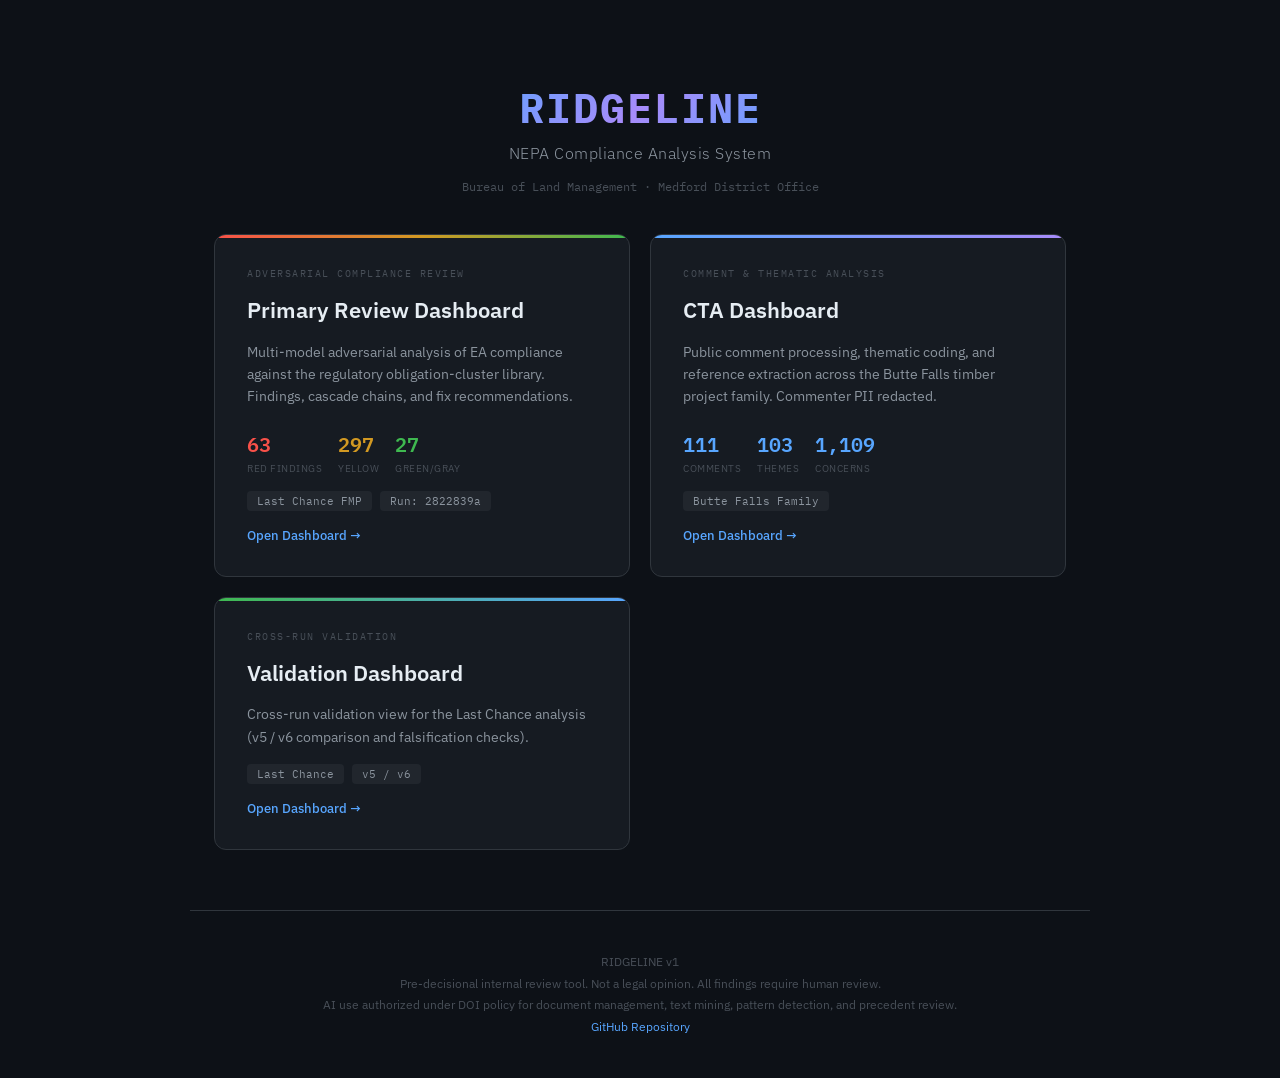
==== commit 62277f97: "Trigger Pages rebuild to deploy PII-masked CTA dashboard" ====
--- a/index.html
+++ b/index.html
@@ -1,6 +1,7 @@
 <!DOCTYPE html>
 <html lang="en">
 <head>
+<!-- redeploy: CTA repointed to PII-masked view 2026-05-29 -->
 <meta charset="UTF-8">
 <meta name="viewport" content="width=device-width, initial-scale=1.0">
 <meta name="robots" content="noindex, nofollow">
@@ -65,7 +66,7 @@
   <a href="cta.html" class="dash-card cta">
     <span class="card-label">Comment &amp; Thematic Analysis</span>
     <span class="card-title">CTA Dashboard</span>
-    <span class="card-desc">Public comment processing, thematic coding, and reference extraction across the Butte Falls timber project family.</span>
+    <span class="card-desc">Public comment processing, thematic coding, and reference extraction across the Butte Falls timber project family. Commenter PII redacted.</span>
     <div class="card-stats">
       <div class="card-stat"><span class="val" style="color:var(--accent);">111</span><span class="lbl">Comments</span></div>
       <div class="card-stat"><span class="val" style="color:var(--accent);">103</span><span class="lbl">Themes</span></div>
